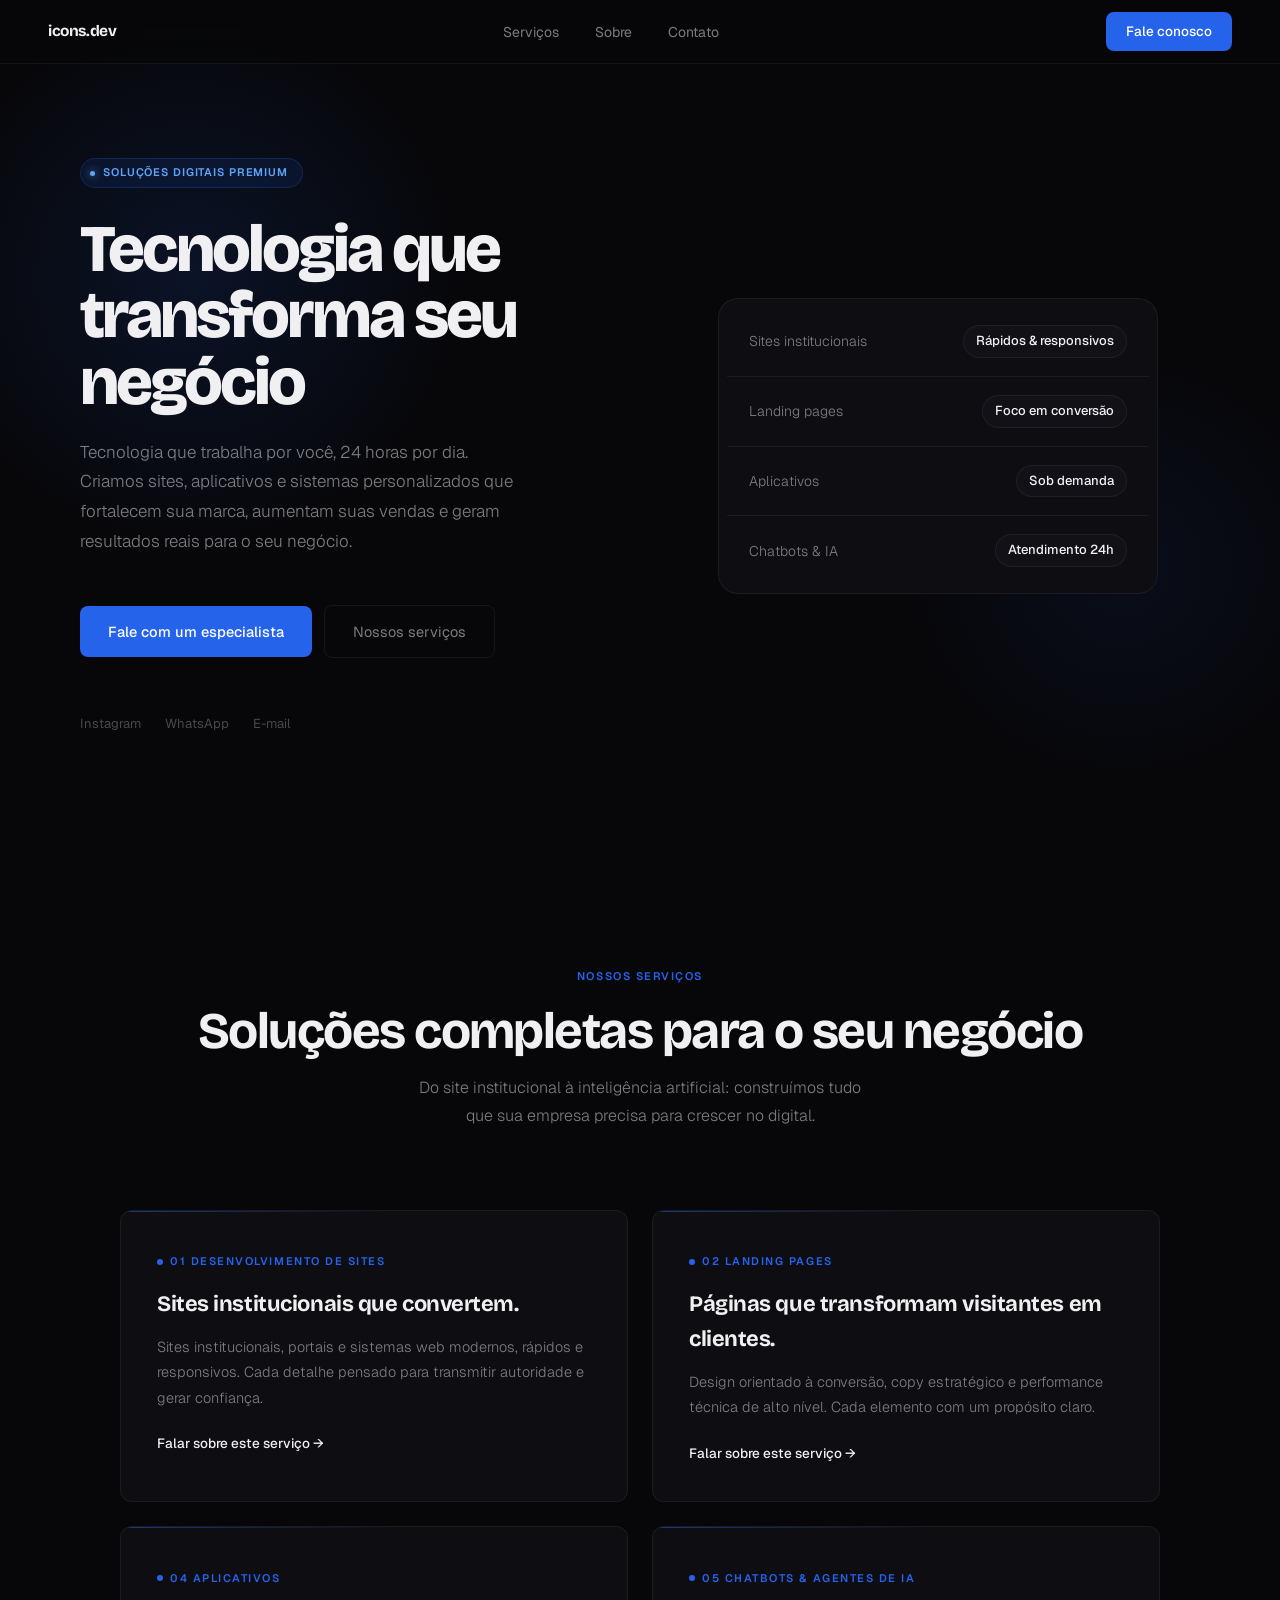
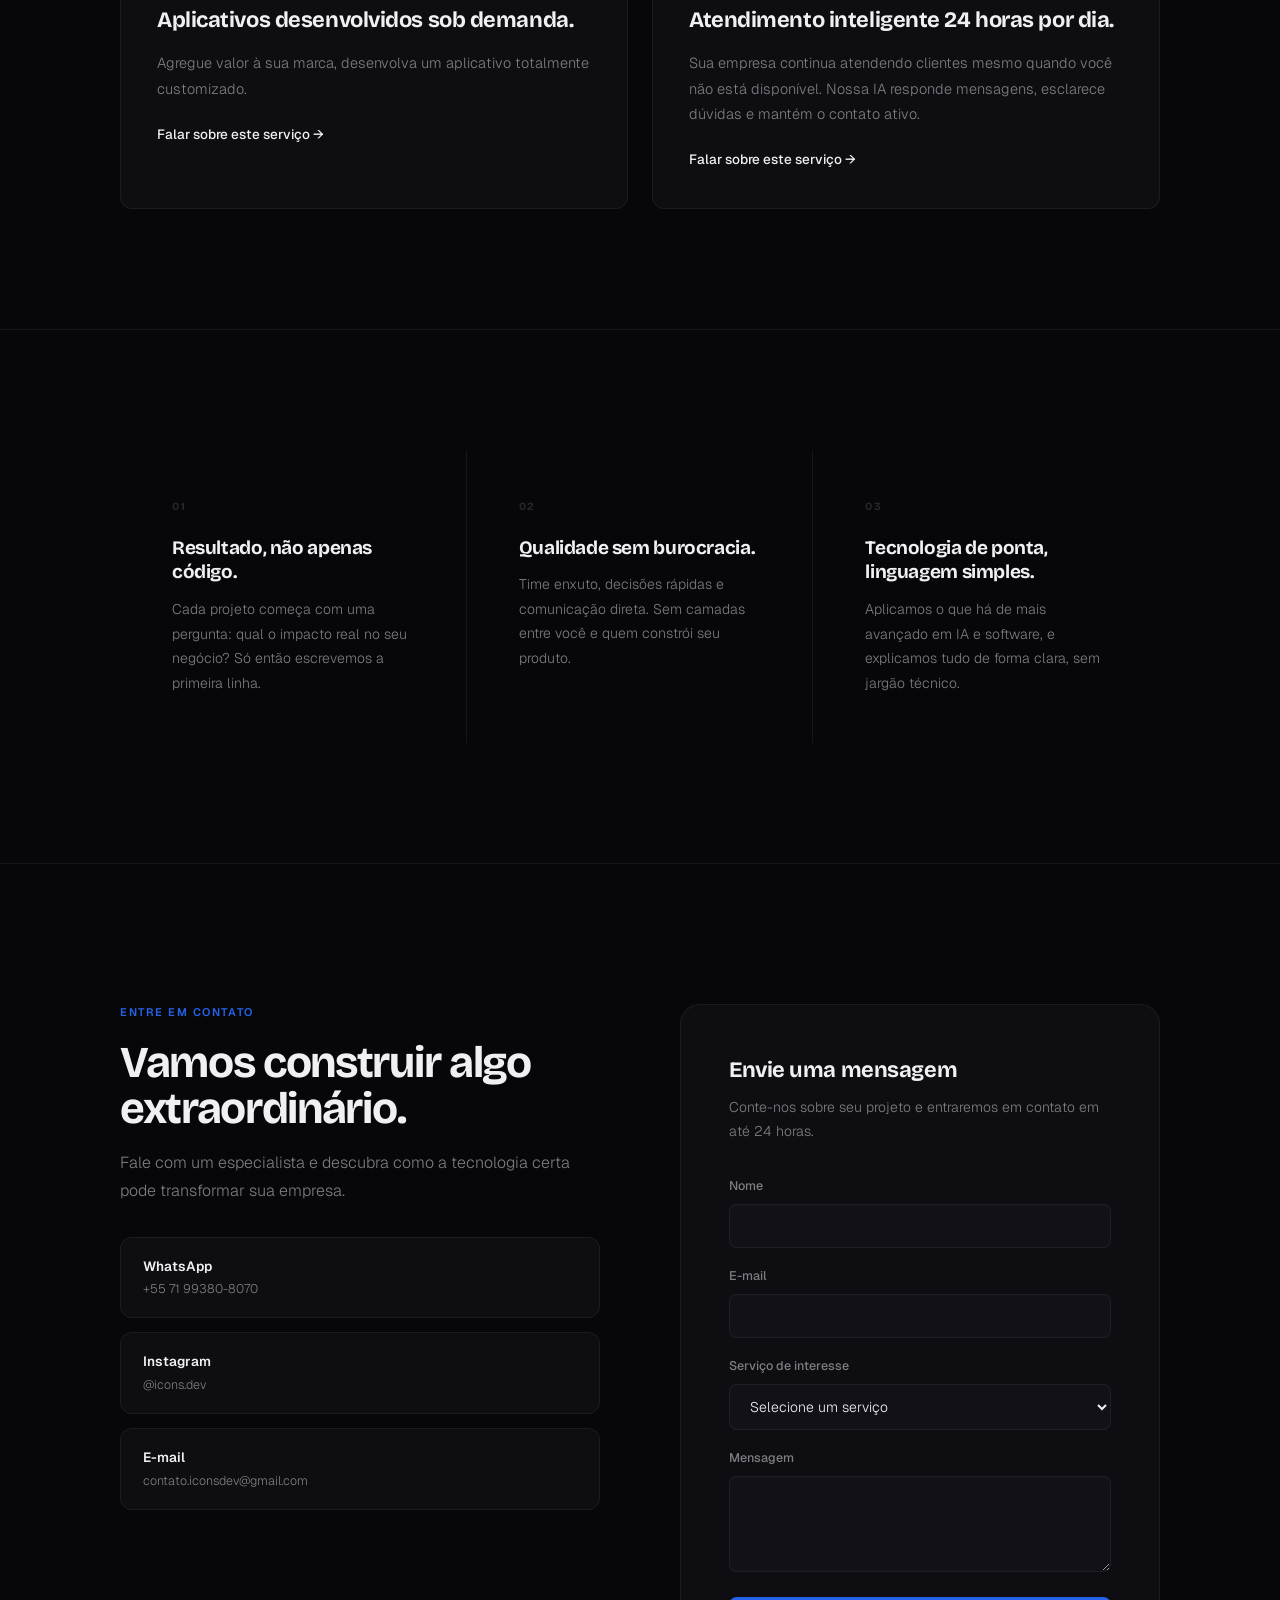
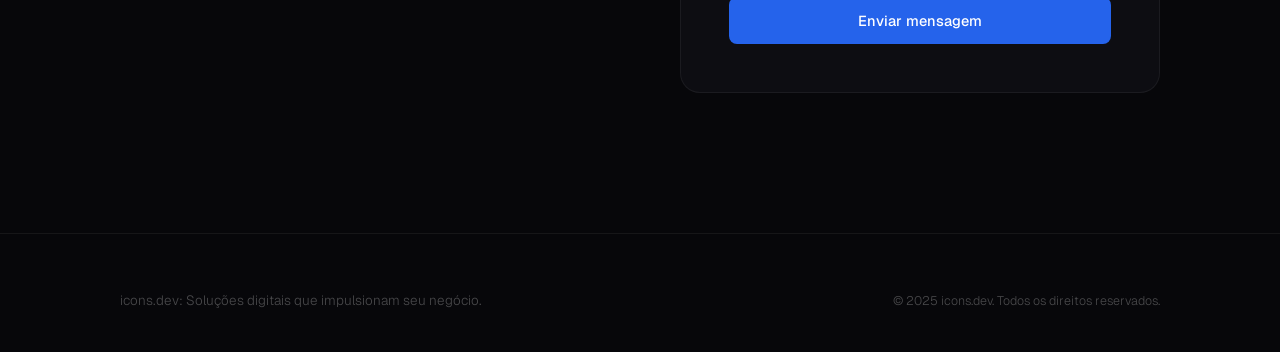
==== site-icons/index.html @ 60353a65 "adiciona arquivos do site" ====
<!DOCTYPE html>
<html lang="pt-BR">
<head>
<meta charset="UTF-8">
<meta name="viewport" content="width=device-width, initial-scale=1.0">
<title>icons.dev: Soluções digitais que impulsionam seu negócio</title>
<link rel="preconnect" href="https://fonts.googleapis.com">
<link href="https://fonts.googleapis.com/css2?family=Bricolage+Grotesque:wght@700;800&family=Geist:wght@300;400;500;600&display=swap" rel="stylesheet">
<style>
/* ══ RESET ══ */
*,*::before,*::after{box-sizing:border-box;margin:0;padding:0}
html{scroll-behavior:auto}
body{background:#07070a;color:#f0f0f2;font-family:'Geist',sans-serif;font-size:16px;line-height:1.6;-webkit-font-smoothing:antialiased;overflow-x:hidden}
::selection{background:rgba(37,99,235,.3);color:#f0f0f2}

/* ══ DESIGN TOKENS (mantidos exatamente como no original) ══ */
:root{
  --bg:#07070a;
  --bg2:#0d0d12;
  --bg3:#111117;
  --bg4:#16161d;
  --bd:rgba(255,255,255,.06);
  --bdh:rgba(255,255,255,.12);
  --bda:rgba(37,99,235,.35);
  --ac:#2563EB;
  --ach:#3b74f5;
  --acl:rgba(37,99,235,.12);
  --tp:#f0f0f2;
  --ts:rgba(240,240,242,.5);
  --tm:rgba(240,240,242,.28);
  --te:rgba(240,240,242,.14);
  --fd:'Bricolage Grotesque',sans-serif;
  --fb:'Geist',sans-serif;
  --nav-h:64px;
  --r-sm:8px;
  --r-md:12px;
  --r-lg:16px;
  --r-xl:20px;
  --shadow-ac:0 8px 32px rgba(37,99,235,.28);
}

.container{max-width:1120px;margin:0 auto;padding:0 40px}

/* ══ NAVBAR ══ */
nav{position:fixed;top:0;left:0;right:0;z-index:200;height:var(--nav-h);display:flex;align-items:center;justify-content:space-between;padding:0 48px;background:rgba(7,7,10,.88);backdrop-filter:blur(24px);border-bottom:1px solid var(--bd)}
.nav-logo{display:flex;align-items:center;gap:10px;text-decoration:none;font-family:var(--fd);font-weight:700;font-size:15.5px;color:var(--tp);letter-spacing:-.025em}
.nav-links{display:flex;align-items:center;gap:36px;list-style:none}
.nav-links a{text-decoration:none;font-size:14px;font-weight:400;color:var(--ts);transition:color .2s}
.nav-links a:hover{color:var(--tp)}
.btn-nav{display:inline-flex;align-items:center;gap:8px;padding:9px 20px;background:var(--ac);color:#fff;font-size:13.5px;font-weight:500;text-decoration:none;border-radius:var(--r-sm);transition:background .2s,transform .15s}
.btn-nav:hover{background:var(--ach);transform:translateY(-1px)}
@media(max-width:860px){.nav-links,.btn-nav{display:none}}

/* ══ HERO ══ */
#hero{min-height:92svh;display:flex;align-items:center;padding-top:var(--nav-h);position:relative;overflow:hidden}
.hero-glow-l{position:absolute;top:-5%;left:-10%;width:640px;height:640px;background:radial-gradient(circle,rgba(37,99,235,.13) 0%,transparent 60%);pointer-events:none}
.hero-glow-r{position:absolute;bottom:0;right:-8%;width:520px;height:520px;background:radial-gradient(circle,rgba(37,99,235,.07) 0%,transparent 60%);pointer-events:none}
.hero-grid{position:relative;z-index:1;display:grid;grid-template-columns:1fr 1fr;align-items:center;gap:72px;width:100%;padding:60px 0}

.hero-badge{display:inline-flex;align-items:center;gap:8px;padding:5px 14px 5px 9px;background:rgba(37,99,235,.1);border:1px solid rgba(37,99,235,.22);border-radius:100px;font-size:11px;font-weight:600;color:#60a5fa;letter-spacing:.08em;text-transform:uppercase;margin-bottom:28px}
.badge-dot{width:5px;height:5px;border-radius:50%;background:#60a5fa;box-shadow:0 0 8px #60a5fa}

.hero-title{font-family:var(--fd);font-size:clamp(44px,5.2vw,76px);font-weight:800;line-height:1.0;letter-spacing:-.045em;color:var(--tp);margin-bottom:22px}

.hero-sub{font-size:17px;font-weight:300;color:var(--ts);line-height:1.75;max-width:440px;margin-bottom:48px}
.hero-actions{display:flex;align-items:center;gap:12px;flex-wrap:wrap;margin-bottom:56px}

.btn-primary{display:inline-flex;align-items:center;gap:10px;padding:14px 28px;background:var(--ac);color:#fff;font-size:14.5px;font-weight:500;text-decoration:none;border-radius:var(--r-sm);transition:background .2s,transform .18s,box-shadow .2s}
.btn-primary:hover{background:var(--ach);transform:translateY(-2px);box-shadow:var(--shadow-ac)}
.btn-secondary{display:inline-flex;align-items:center;gap:10px;padding:14px 28px;background:transparent;color:var(--ts);font-size:14.5px;font-weight:400;text-decoration:none;border-radius:var(--r-sm);border:1px solid var(--bd);transition:border-color .2s,color .2s,background .2s}
.btn-secondary:hover{border-color:var(--bdh);color:var(--tp);background:var(--bg3)}

.hero-social{display:flex;align-items:center;gap:24px;flex-wrap:wrap}
.hero-social a{display:flex;align-items:center;gap:7px;text-decoration:none;font-size:13px;color:var(--tm);transition:color .2s}
.hero-social a:hover{color:var(--ts)}

.hero-right{display:flex;align-items:center;justify-content:center}
.hero-panel{width:100%;max-width:440px;background:var(--bg2);border:1px solid var(--bd);border-radius:var(--r-xl);padding:8px}
.hero-panel-row{display:flex;align-items:center;justify-content:space-between;padding:18px 22px;border-bottom:1px solid var(--bd)}
.hero-panel-row:last-child{border-bottom:none}
.hero-panel-row .label{font-size:14px;color:var(--ts);font-weight:300}
.hero-panel-row .value{font-size:13px;color:var(--tp);font-weight:500;background:var(--bg3);padding:5px 12px;border-radius:100px;border:1px solid var(--bd)}

/* ══ SECTION HELPERS ══ */
.section-header{text-align:center;margin-bottom:80px}
.section-label{font-size:11px;font-weight:600;letter-spacing:.14em;text-transform:uppercase;color:var(--ac);margin-bottom:18px;display:block}
.section-title{font-family:var(--fd);font-size:clamp(32px,4vw,54px);font-weight:700;line-height:1.06;letter-spacing:-.03em;color:var(--tp);margin-bottom:16px}
.section-sub{font-size:16px;font-weight:300;color:var(--ts);line-height:1.75;max-width:460px;margin:0 auto}

/* ══ SERVICES ══ */
#servicos{padding:140px 0 120px}
.servicos-grid{display:grid;grid-template-columns:1fr 1fr;gap:24px}
@media(max-width:760px){.servicos-grid{grid-template-columns:1fr}}
.s-card{border:1px solid var(--bd);border-radius:var(--r-md);padding:36px;background:var(--bg2);position:relative;overflow:hidden}
.s-card::before{content:'';position:absolute;top:0;left:0;right:0;height:1px;background:linear-gradient(to right,var(--ac),transparent 55%);opacity:.5}
.s-tag{font-size:11px;font-weight:600;letter-spacing:.14em;text-transform:uppercase;color:var(--ac);margin-bottom:16px;display:inline-flex;align-items:center;gap:7px}
.s-tag::before{content:'';width:6px;height:6px;border-radius:50%;background:var(--ac)}
.s-title{font-family:var(--fd);font-size:22px;font-weight:700;letter-spacing:-.02em;color:var(--tp);margin-bottom:12px}
.s-desc{font-size:14.5px;font-weight:300;color:var(--ts);line-height:1.75;margin-bottom:20px}
.s-link{display:inline-flex;align-items:center;gap:8px;font-size:13.5px;font-weight:500;color:var(--tp);text-decoration:none}
.s-link:hover{color:var(--ac)}

/* ══ DIFERENCIAIS ══ */
#diferenciais{border-top:1px solid var(--bd);border-bottom:1px solid var(--bd);padding:120px 0}
.dif-grid{display:grid;grid-template-columns:1fr 1fr 1fr}
@media(max-width:860px){.dif-grid{grid-template-columns:1fr}}
.dif-item{padding:48px 52px;border-right:1px solid var(--bd)}
.dif-item:last-child{border-right:none}
@media(max-width:860px){.dif-item{border-right:none;border-bottom:1px solid var(--bd)}.dif-item:last-child{border-bottom:none}}
.dif-idx{font-family:var(--fd);font-size:11px;font-weight:700;letter-spacing:.14em;color:var(--te);display:block;margin-bottom:20px}
.dif-title{font-family:var(--fd);font-size:19px;font-weight:700;letter-spacing:-.02em;color:var(--tp);margin-bottom:12px;line-height:1.3}
.dif-desc{font-size:14px;font-weight:300;color:var(--ts);line-height:1.75}

/* ══ CONTACT ══ */
#contato{padding:140px 0}
.cta-inner{display:grid;grid-template-columns:1fr 1fr;gap:80px;align-items:start}
@media(max-width:900px){.cta-inner{grid-template-columns:1fr;gap:56px}}
.cta-channels{display:flex;flex-direction:column;gap:14px}
.channel-card{display:flex;align-items:center;gap:16px;padding:18px 22px;background:var(--bg2);border:1px solid var(--bd);border-radius:var(--r-md);text-decoration:none;transition:border-color .25s,transform .2s}
.channel-card:hover{border-color:var(--bdh);transform:translateX(4px)}
.channel-name{font-size:13.5px;font-weight:600;color:var(--tp);display:block;margin-bottom:2px}
.channel-detail{font-size:12.5px;font-weight:300;color:var(--ts);display:block}

.cta-right{background:var(--bg2);border:1px solid var(--bd);border-radius:var(--r-xl);padding:48px}
.cta-right h3{font-family:var(--fd);font-size:22px;font-weight:700;letter-spacing:-.02em;color:var(--tp);margin-bottom:8px}
.cta-right>p{font-size:14px;font-weight:300;color:var(--ts);line-height:1.7;margin-bottom:32px}
.form-group{margin-bottom:18px}
.form-group label{display:block;font-size:12.5px;font-weight:500;color:var(--ts);margin-bottom:8px}
.form-group input,.form-group textarea,.form-group select{width:100%;padding:12px 16px;background:var(--bg3);border:1px solid var(--bd);border-radius:var(--r-sm);color:var(--tp);font-family:var(--fb);font-size:14px;font-weight:300;outline:none}
.form-group textarea{resize:vertical;min-height:96px}
.btn-submit{width:100%;padding:14px;background:var(--ac);color:#fff;font-family:var(--fb);font-size:14.5px;font-weight:500;border:none;border-radius:var(--r-sm);cursor:pointer;transition:background .2s,transform .15s}
.btn-submit:hover{background:var(--ach);transform:translateY(-1px)}

/* ══ FOOTER ══ */
footer{border-top:1px solid var(--bd);padding:56px 0 40px}
.footer-bottom{display:flex;align-items:center;justify-content:space-between;flex-wrap:wrap;gap:12px}
.footer-copy{font-size:12.5px;color:var(--tm);font-weight:300}
.footer-desc{font-size:13.5px;font-weight:300;color:var(--tm)}
</style>
</head>
<body>

<nav>
  <a class="nav-logo" href="#">icons.dev</a>
  <ul class="nav-links">
    <li><a href="#servicos">Serviços</a></li>
    <li><a href="#diferenciais">Sobre</a></li>
    <li><a href="#contato">Contato</a></li>
  </ul>
  <a class="btn-nav" href="https://wa.me/5571993808070">Fale conosco</a>
</nav>

<section id="hero">
  <div class="hero-glow-l"></div>
  <div class="hero-glow-r"></div>
  <div class="container hero-grid">
    <div>
      <div class="hero-badge"><span class="badge-dot"></span>Soluções digitais premium</div>
      <h1 class="hero-title">Tecnologia que transforma seu negócio</h1>
      <p class="hero-sub">Tecnologia que trabalha por você, 24 horas por dia. Criamos sites, aplicativos e sistemas personalizados que fortalecem sua marca, aumentam suas vendas e geram resultados reais para o seu negócio.</p>
      <div class="hero-actions">
        <a class="btn-primary" href="#contato">Fale com um especialista</a>
        <a class="btn-secondary" href="#servicos">Nossos serviços</a>
      </div>
      <div class="hero-social">
        <a href="https://www.instagram.com/icons.dev/">Instagram</a>
        <a href="https://wa.me/5571993808070">WhatsApp</a>
        <a href="mailto:contato.iconsdev@gmail.com">E-mail</a>
      </div>
    </div>
    <div class="hero-right">
      <div class="hero-panel">
        <div class="hero-panel-row"><span class="label">Sites institucionais</span><span class="value">Rápidos & responsivos</span></div>
        <div class="hero-panel-row"><span class="label">Landing pages</span><span class="value">Foco em conversão</span></div>
        <div class="hero-panel-row"><span class="label">Aplicativos</span><span class="value">Sob demanda</span></div>
        <div class="hero-panel-row"><span class="label">Chatbots & IA</span><span class="value">Atendimento 24h</span></div>
      </div>
    </div>
  </div>
</section>

<section id="servicos">
  <div class="container">
    <div class="section-header">
      <span class="section-label">Nossos Serviços</span>
      <h2 class="section-title">Soluções completas para o seu negócio</h2>
      <p class="section-sub">Do site institucional à inteligência artificial: construímos tudo que sua empresa precisa para crescer no digital.</p>
    </div>
    <div class="servicos-grid">
      <div class="s-card">
        <div class="s-tag">01 Desenvolvimento de Sites</div>
        <h3 class="s-title">Sites institucionais que convertem.</h3>
        <p class="s-desc">Sites institucionais, portais e sistemas web modernos, rápidos e responsivos. Cada detalhe pensado para transmitir autoridade e gerar confiança.</p>
        <a class="s-link" href="#contato">Falar sobre este serviço →</a>
      </div>
      <div class="s-card">
        <div class="s-tag">02 Landing Pages</div>
        <h3 class="s-title">Páginas que transformam visitantes em clientes.</h3>
        <p class="s-desc">Design orientado à conversão, copy estratégico e performance técnica de alto nível. Cada elemento com um propósito claro.</p>
        <a class="s-link" href="#contato">Falar sobre este serviço →</a>
      </div>
      <div class="s-card">
        <div class="s-tag">04 Aplicativos</div>
        <h3 class="s-title">Aplicativos desenvolvidos sob demanda.</h3>
        <p class="s-desc">Agregue valor à sua marca, desenvolva um aplicativo totalmente customizado.</p>
        <a class="s-link" href="#contato">Falar sobre este serviço →</a>
      </div>
      <div class="s-card">
        <div class="s-tag">05 Chatbots & Agentes de IA</div>
        <h3 class="s-title">Atendimento inteligente 24 horas por dia.</h3>
        <p class="s-desc">Sua empresa continua atendendo clientes mesmo quando você não está disponível. Nossa IA responde mensagens, esclarece dúvidas e mantém o contato ativo.</p>
        <a class="s-link" href="#contato">Falar sobre este serviço →</a>
      </div>
    </div>
  </div>
</section>

<section id="diferenciais">
  <div class="container">
    <div class="dif-grid">
      <div class="dif-item">
        <span class="dif-idx">01</span>
        <h3 class="dif-title">Resultado, não apenas código.</h3>
        <p class="dif-desc">Cada projeto começa com uma pergunta: qual o impacto real no seu negócio? Só então escrevemos a primeira linha.</p>
      </div>
      <div class="dif-item">
        <span class="dif-idx">02</span>
        <h3 class="dif-title">Qualidade sem burocracia.</h3>
        <p class="dif-desc">Time enxuto, decisões rápidas e comunicação direta. Sem camadas entre você e quem constrói seu produto.</p>
      </div>
      <div class="dif-item">
        <span class="dif-idx">03</span>
        <h3 class="dif-title">Tecnologia de ponta, linguagem simples.</h3>
        <p class="dif-desc">Aplicamos o que há de mais avançado em IA e software, e explicamos tudo de forma clara, sem jargão técnico.</p>
      </div>
    </div>
  </div>
</section>

<section id="contato">
  <div class="container cta-inner">
    <div>
      <span class="section-label">Entre em contato</span>
      <h2 class="section-title" style="text-align:left;font-size:clamp(28px,3.6vw,44px)">Vamos construir algo extraordinário.</h2>
      <p class="section-sub" style="text-align:left;margin:16px 0 0">Fale com um especialista e descubra como a tecnologia certa pode transformar sua empresa.</p>
      <div class="cta-channels" style="margin-top:32px">
        <a class="channel-card" href="https://wa.me/5571993808070">
          <div><span class="channel-name">WhatsApp</span><span class="channel-detail">+55 71 99380-8070</span></div>
        </a>
        <a class="channel-card" href="https://www.instagram.com/icons.dev/">
          <div><span class="channel-name">Instagram</span><span class="channel-detail">@icons.dev</span></div>
        </a>
        <a class="channel-card" href="mailto:contato.iconsdev@gmail.com">
          <div><span class="channel-name">E-mail</span><span class="channel-detail">contato.iconsdev@gmail.com</span></div>
        </a>
      </div>
    </div>
    <div class="cta-right">
      <h3>Envie uma mensagem</h3>
      <p>Conte-nos sobre seu projeto e entraremos em contato em até 24 horas.</p>
      <div class="form-group"><label for="nome">Nome</label><input id="nome" type="text"></div>
      <div class="form-group"><label for="email">E-mail</label><input id="email" type="email"></div>
      <div class="form-group">
        <label for="servico">Serviço de interesse</label>
        <select id="servico">
          <option>Selecione um serviço</option>
          <option>Aplicativos</option>
          <option>Desenvolvimento de Sites</option>
          <option>Landing Pages</option>
          <option>Chatbots & Agentes de IA</option>
          <option>Solução Personalizada</option>
        </select>
      </div>
      <div class="form-group"><label for="msg">Mensagem</label><textarea id="msg"></textarea></div>
      <button class="btn-submit" type="submit">Enviar mensagem</button>
    </div>
  </div>
</section>

<footer>
  <div class="container footer-bottom">
    <span class="footer-desc">icons.dev: Soluções digitais que impulsionam seu negócio.</span>
    <span class="footer-copy">© 2025 icons.dev. Todos os direitos reservados.</span>
  </div>
</footer>

</body>
</html>
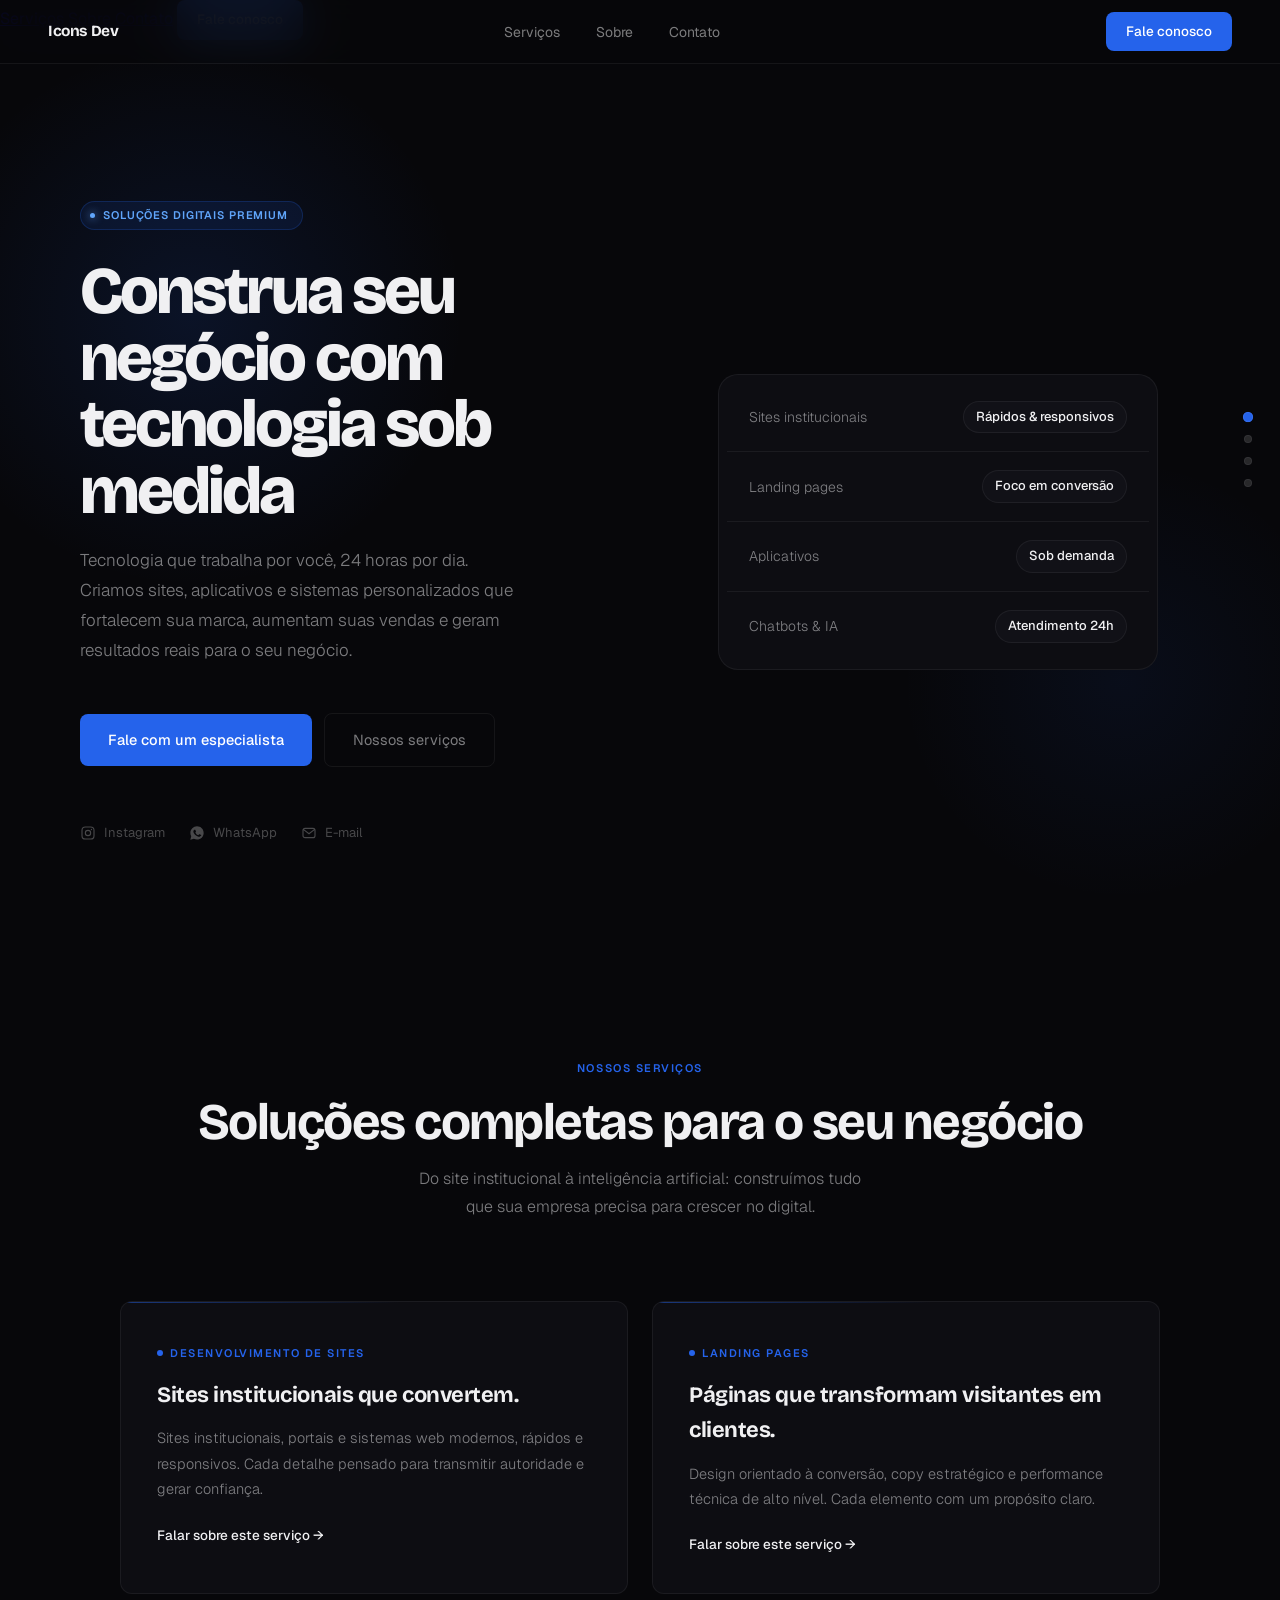
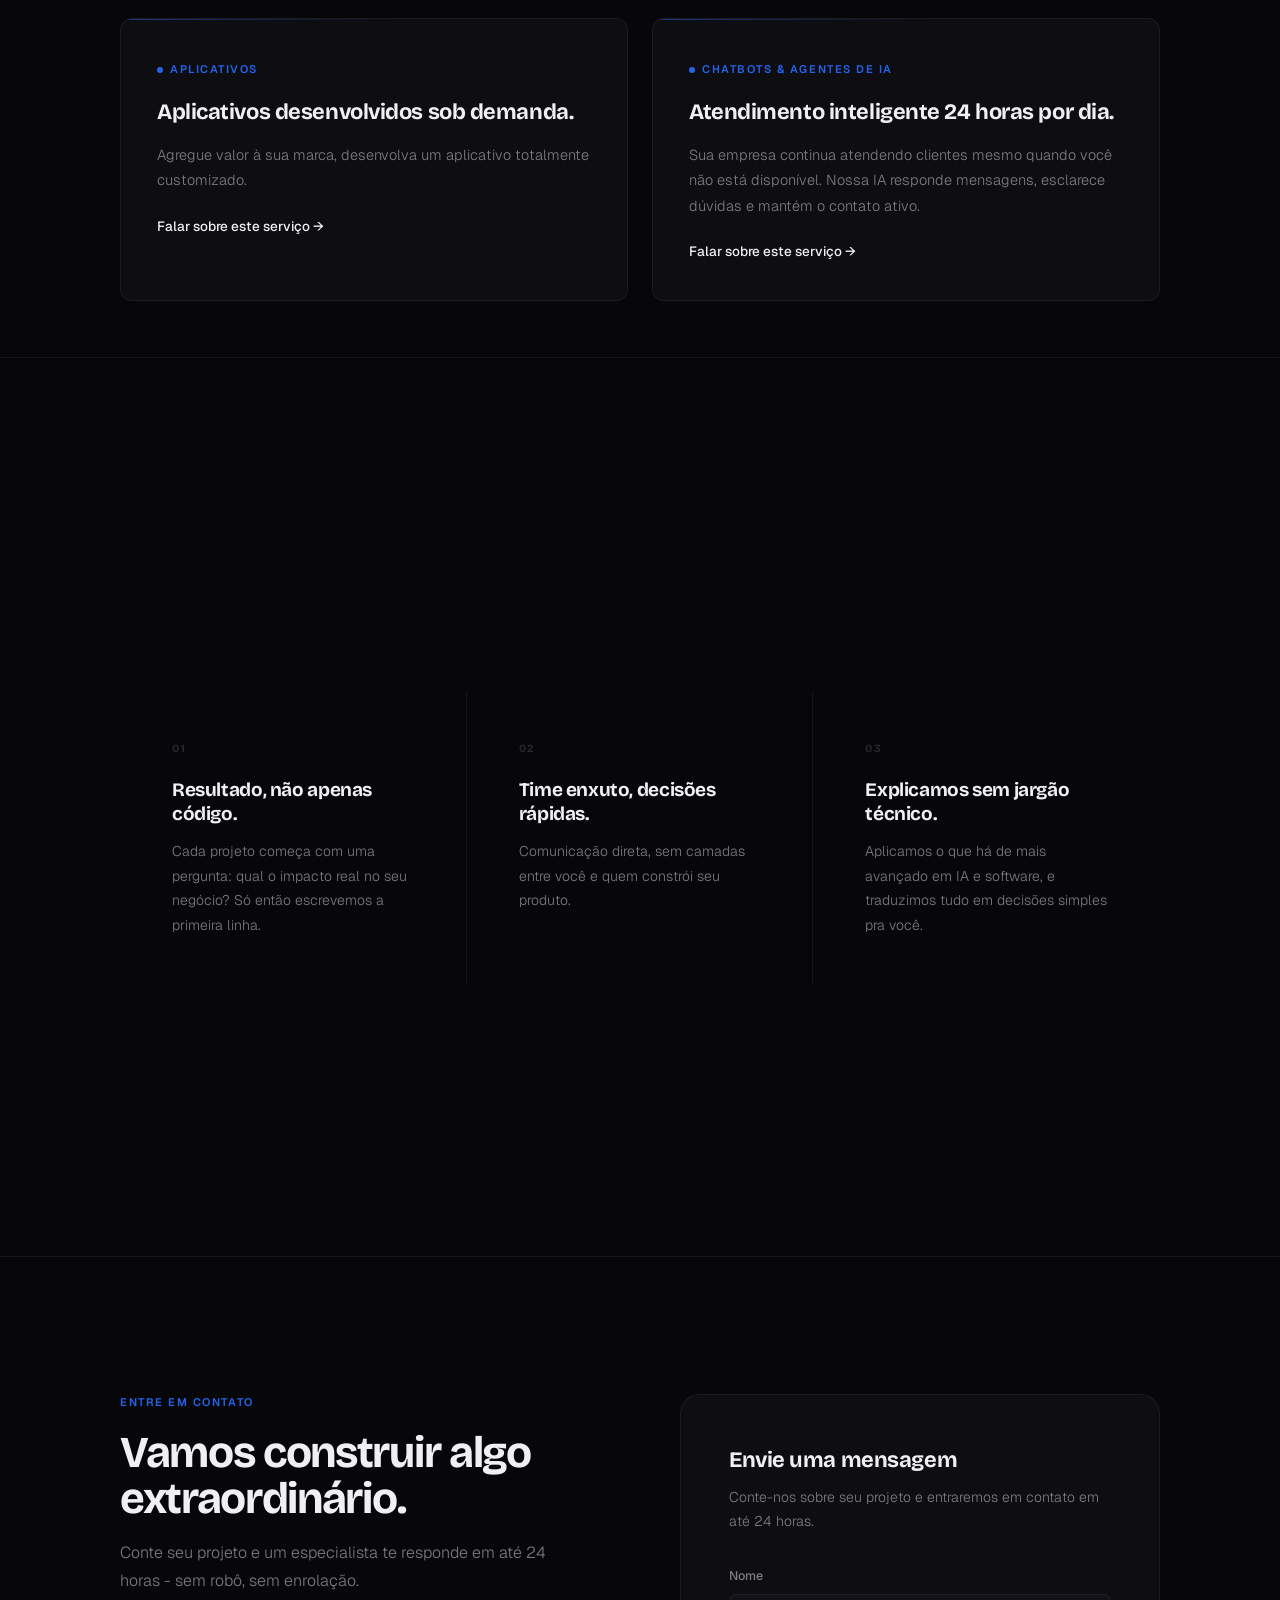
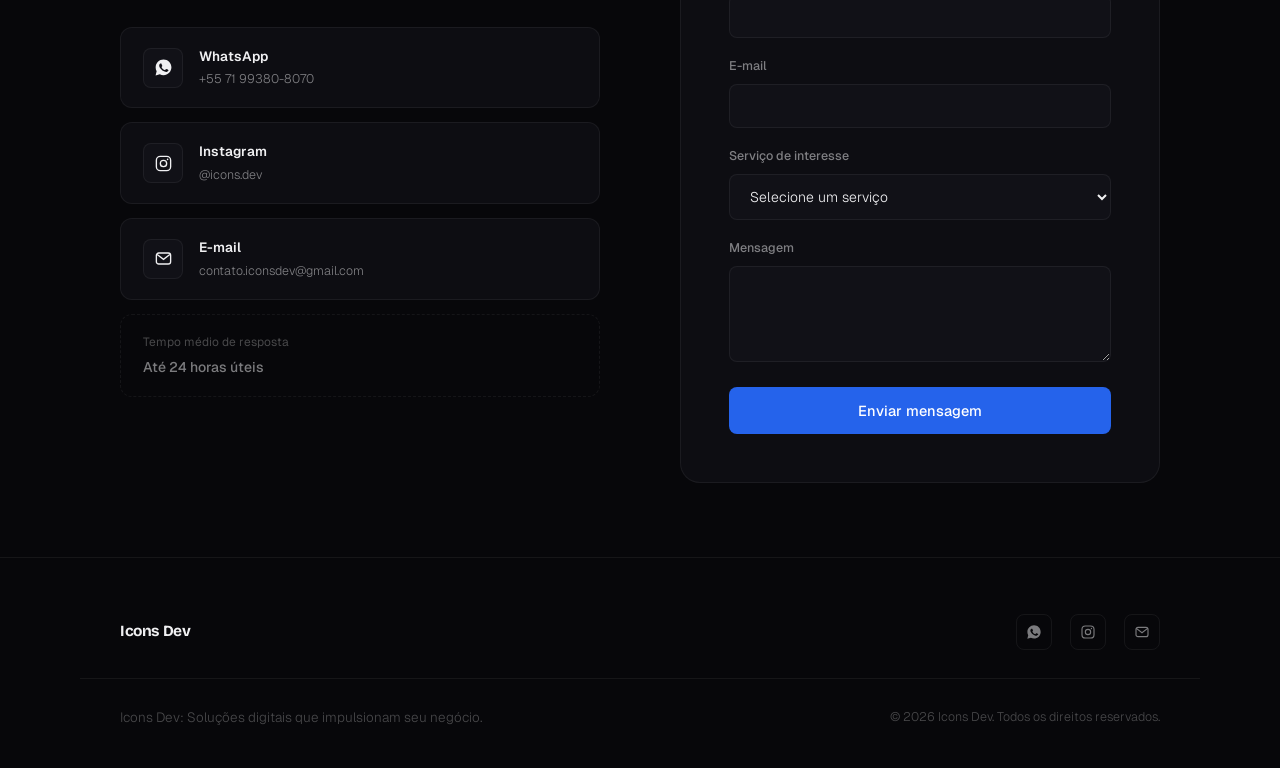
==== commit 0e496eb4: "Site Icons Atualizado" ====
--- a/site-icons/index.html
+++ b/site-icons/index.html
@@ -3,13 +3,16 @@
 <head>
 <meta charset="UTF-8">
 <meta name="viewport" content="width=device-width, initial-scale=1.0">
-<title>icons.dev: Soluções digitais que impulsionam seu negócio</title>
+  <title>Icons Dev - Soluções digitais que impulsionam seu negócio</title>
+  <link rel="icon" type="image/x-icon" href="src/images/favicon.ico">
+<link rel="icon" type="image/png" sizes="32x32" href="src/images/favicon-32.png">
+<link rel="apple-touch-icon" sizes="180x180" href="src/images/favicon-180.png">
 <link rel="preconnect" href="https://fonts.googleapis.com">
 <link href="https://fonts.googleapis.com/css2?family=Bricolage+Grotesque:wght@700;800&family=Geist:wght@300;400;500;600&display=swap" rel="stylesheet">
 <style>
 /* ══ RESET ══ */
 *,*::before,*::after{box-sizing:border-box;margin:0;padding:0}
-html{scroll-behavior:auto}
+html{scroll-behavior:smooth}
 body{background:#07070a;color:#f0f0f2;font-family:'Geist',sans-serif;font-size:16px;line-height:1.6;-webkit-font-smoothing:antialiased;overflow-x:hidden}
 ::selection{background:rgba(37,99,235,.3);color:#f0f0f2}
 
@@ -41,6 +44,27 @@
 
 .container{max-width:1120px;margin:0 auto;padding:0 40px}
 
+/* ══ SCROLL SNAP ══ */
+/* proximity em vez de mandatory: encaixa quando já está perto do início
+   da próxima seção, sem travar o scroll se o conteúdo for mais alto que a tela */
+html{
+  scroll-snap-type:y proximity;
+  scroll-padding-top:var(--nav-h);
+}
+#hero,#servicos,#diferenciais,#contato{
+  scroll-snap-align:start;
+}
+footer{scroll-snap-align:start}
+
+@media(max-width:860px){
+  /* no mobile o conteúdo empilha e cresce em altura — snap desligado pra não travar o scroll */
+  html{scroll-snap-type:none}
+}
+
+@media(prefers-reduced-motion:reduce){
+  html{scroll-behavior:auto;scroll-snap-type:none}
+}
+
 /* ══ NAVBAR ══ */
 nav{position:fixed;top:0;left:0;right:0;z-index:200;height:var(--nav-h);display:flex;align-items:center;justify-content:space-between;padding:0 48px;background:rgba(7,7,10,.88);backdrop-filter:blur(24px);border-bottom:1px solid var(--bd)}
 .nav-logo{display:flex;align-items:center;gap:10px;text-decoration:none;font-family:var(--fd);font-weight:700;font-size:15.5px;color:var(--tp);letter-spacing:-.025em}
@@ -49,10 +73,20 @@
 .nav-links a:hover{color:var(--tp)}
 .btn-nav{display:inline-flex;align-items:center;gap:8px;padding:9px 20px;background:var(--ac);color:#fff;font-size:13.5px;font-weight:500;text-decoration:none;border-radius:var(--r-sm);transition:background .2s,transform .15s}
 .btn-nav:hover{background:var(--ach);transform:translateY(-1px)}
-@media(max-width:860px){.nav-links,.btn-nav{display:none}}
+.nav-toggle{display:none;flex-direction:column;gap:5px;background:none;border:none;cursor:pointer;padding:8px}
+.nav-toggle span{width:22px;height:2px;background:var(--tp);transition:transform .25s,opacity .25s}
+@media(max-width:860px){
+  .nav-links,.btn-nav{display:none}
+  .nav-toggle{display:flex}
+  .nav-mobile{position:fixed;top:var(--nav-h);left:0;right:0;z-index:199;background:var(--bg2);border-bottom:1px solid var(--bd);flex-direction:column;padding:12px 24px 20px;display:none}
+  .nav-mobile.open{display:flex}
+  .nav-mobile a{text-decoration:none;color:var(--ts);font-size:15px;padding:14px 0;border-bottom:1px solid var(--bd)}
+  .nav-mobile a:last-child{border-bottom:none}
+  .nav-mobile .btn-nav{display:inline-flex;margin-top:12px;align-self:flex-start}
+}
 
 /* ══ HERO ══ */
-#hero{min-height:92svh;display:flex;align-items:center;padding-top:var(--nav-h);position:relative;overflow:hidden}
+#hero{min-height:100svh;display:flex;align-items:center;padding-top:var(--nav-h);position:relative;overflow:hidden}
 .hero-glow-l{position:absolute;top:-5%;left:-10%;width:640px;height:640px;background:radial-gradient(circle,rgba(37,99,235,.13) 0%,transparent 60%);pointer-events:none}
 .hero-glow-r{position:absolute;bottom:0;right:-8%;width:520px;height:520px;background:radial-gradient(circle,rgba(37,99,235,.07) 0%,transparent 60%);pointer-events:none}
 .hero-grid{position:relative;z-index:1;display:grid;grid-template-columns:1fr 1fr;align-items:center;gap:72px;width:100%;padding:60px 0}
@@ -71,12 +105,14 @@
 .btn-secondary:hover{border-color:var(--bdh);color:var(--tp);background:var(--bg3)}
 
 .hero-social{display:flex;align-items:center;gap:24px;flex-wrap:wrap}
-.hero-social a{display:flex;align-items:center;gap:7px;text-decoration:none;font-size:13px;color:var(--tm);transition:color .2s}
+.hero-social a{display:flex;align-items:center;gap:8px;text-decoration:none;font-size:13px;color:var(--tm);transition:color .2s}
 .hero-social a:hover{color:var(--ts)}
+.hero-social svg{width:16px;height:16px;flex-shrink:0}
 
 .hero-right{display:flex;align-items:center;justify-content:center}
 .hero-panel{width:100%;max-width:440px;background:var(--bg2);border:1px solid var(--bd);border-radius:var(--r-xl);padding:8px}
-.hero-panel-row{display:flex;align-items:center;justify-content:space-between;padding:18px 22px;border-bottom:1px solid var(--bd)}
+.hero-panel-row{display:flex;align-items:center;justify-content:space-between;padding:18px 22px;border-bottom:1px solid var(--bd);text-decoration:none;cursor:pointer;transition:background .2s}
+.hero-panel-row:hover{background:var(--bg3)}
 .hero-panel-row:last-child{border-bottom:none}
 .hero-panel-row .label{font-size:14px;color:var(--ts);font-weight:300}
 .hero-panel-row .value{font-size:13px;color:var(--tp);font-weight:500;background:var(--bg3);padding:5px 12px;border-radius:100px;border:1px solid var(--bd)}
@@ -88,10 +124,10 @@
 .section-sub{font-size:16px;font-weight:300;color:var(--ts);line-height:1.75;max-width:460px;margin:0 auto}
 
 /* ══ SERVICES ══ */
-#servicos{padding:140px 0 120px}
+#servicos{min-height:100svh;display:flex;flex-direction:column;justify-content:center;padding:calc(var(--nav-h) + 56px) 0 56px}
 .servicos-grid{display:grid;grid-template-columns:1fr 1fr;gap:24px}
 @media(max-width:760px){.servicos-grid{grid-template-columns:1fr}}
-.s-card{border:1px solid var(--bd);border-radius:var(--r-md);padding:36px;background:var(--bg2);position:relative;overflow:hidden}
+.s-card{border:1px solid var(--bd);border-radius:var(--r-md);padding:36px;background:var(--bg2);position:relative;overflow:hidden;scroll-margin-top:calc(var(--nav-h) + 24px)}
 .s-card::before{content:'';position:absolute;top:0;left:0;right:0;height:1px;background:linear-gradient(to right,var(--ac),transparent 55%);opacity:.5}
 .s-tag{font-size:11px;font-weight:600;letter-spacing:.14em;text-transform:uppercase;color:var(--ac);margin-bottom:16px;display:inline-flex;align-items:center;gap:7px}
 .s-tag::before{content:'';width:6px;height:6px;border-radius:50%;background:var(--ac)}
@@ -101,7 +137,7 @@
 .s-link:hover{color:var(--ac)}
 
 /* ══ DIFERENCIAIS ══ */
-#diferenciais{border-top:1px solid var(--bd);border-bottom:1px solid var(--bd);padding:120px 0}
+#diferenciais{min-height:100svh;display:flex;flex-direction:column;justify-content:center;border-top:1px solid var(--bd);border-bottom:1px solid var(--bd);padding:calc(var(--nav-h) + 40px) 0 40px}
 .dif-grid{display:grid;grid-template-columns:1fr 1fr 1fr}
 @media(max-width:860px){.dif-grid{grid-template-columns:1fr}}
 .dif-item{padding:48px 52px;border-right:1px solid var(--bd)}
@@ -112,14 +148,19 @@
 .dif-desc{font-size:14px;font-weight:300;color:var(--ts);line-height:1.75}
 
 /* ══ CONTACT ══ */
-#contato{padding:140px 0}
+#contato{min-height:100svh;display:flex;flex-direction:column;justify-content:center;padding:calc(var(--nav-h) + 56px) 0 56px}
 .cta-inner{display:grid;grid-template-columns:1fr 1fr;gap:80px;align-items:start}
 @media(max-width:900px){.cta-inner{grid-template-columns:1fr;gap:56px}}
 .cta-channels{display:flex;flex-direction:column;gap:14px}
 .channel-card{display:flex;align-items:center;gap:16px;padding:18px 22px;background:var(--bg2);border:1px solid var(--bd);border-radius:var(--r-md);text-decoration:none;transition:border-color .25s,transform .2s}
 .channel-card:hover{border-color:var(--bdh);transform:translateX(4px)}
+.channel-icon{display:flex;align-items:center;justify-content:center;width:40px;height:40px;flex-shrink:0;border-radius:var(--r-sm);background:var(--bg3);border:1px solid var(--bd);color:var(--tp)}
+.channel-icon svg{width:19px;height:19px}
 .channel-name{font-size:13.5px;font-weight:600;color:var(--tp);display:block;margin-bottom:2px}
 .channel-detail{font-size:12.5px;font-weight:300;color:var(--ts);display:block}
+.cta-note{margin-top:14px;padding:18px 22px;border:1px dashed var(--bd);border-radius:var(--r-md)}
+.cta-note-title{display:block;font-size:12px;font-weight:400;color:var(--tm);margin-bottom:4px}
+.cta-note-value{display:block;font-size:14px;font-weight:500;color:var(--ts)}
 
 .cta-right{background:var(--bg2);border:1px solid var(--bd);border-radius:var(--r-xl);padding:48px}
 .cta-right h3{font-family:var(--fd);font-size:22px;font-weight:700;letter-spacing:-.02em;color:var(--tp);margin-bottom:8px}
@@ -132,23 +173,51 @@
 .btn-submit:hover{background:var(--ach);transform:translateY(-1px)}
 
 /* ══ FOOTER ══ */
-footer{border-top:1px solid var(--bd);padding:56px 0 40px}
+footer{border-top:1px solid var(--bd);padding:56px 0 40px;min-height:auto}
+.footer-top{display:flex;align-items:center;justify-content:space-between;flex-wrap:wrap;gap:16px;margin-bottom:28px;padding-bottom:28px;border-bottom:1px solid var(--bd)}
+.footer-social{display:flex;align-items:center;gap:18px}
+.footer-social a{display:flex;align-items:center;justify-content:center;width:36px;height:36px;border-radius:var(--r-sm);border:1px solid var(--bd);color:var(--ts);transition:color .2s,border-color .2s}
+.footer-social a:hover{color:var(--tp);border-color:var(--bdh)}
+.footer-social svg{width:16px;height:16px}
 .footer-bottom{display:flex;align-items:center;justify-content:space-between;flex-wrap:wrap;gap:12px}
 .footer-copy{font-size:12.5px;color:var(--tm);font-weight:300}
 .footer-desc{font-size:13.5px;font-weight:300;color:var(--tm)}
+
+/* ══ PROGRESSO LATERAL ══ */
+.section-dots{position:fixed;right:28px;top:50%;transform:translateY(-50%);z-index:150;display:flex;flex-direction:column;gap:14px}
+.section-dots a{width:8px;height:8px;border-radius:50%;background:var(--te);border:1px solid var(--bd);transition:background .25s,transform .25s}
+.section-dots a:hover{background:var(--bdh)}
+.section-dots a.active{background:var(--ac);transform:scale(1.3)}
+@media(max-width:860px){.section-dots{display:none}}
 </style>
 </head>
 <body>
 
 <nav>
-  <a class="nav-logo" href="#">icons.dev</a>
+  <a class="nav-logo" href="#">Icons Dev</a>
   <ul class="nav-links">
     <li><a href="#servicos">Serviços</a></li>
     <li><a href="#diferenciais">Sobre</a></li>
     <li><a href="#contato">Contato</a></li>
   </ul>
-  <a class="btn-nav" href="https://wa.me/5571993808070">Fale conosco</a>
+  <a class="btn-nav" href="#contato">Fale conosco</a>
+  <button class="nav-toggle" id="navToggle" aria-label="Abrir menu" aria-expanded="false">
+    <span></span><span></span><span></span>
+  </button>
 </nav>
+<div class="nav-mobile" id="navMobile">
+  <a href="#servicos">Serviços</a>
+  <a href="#diferenciais">Sobre</a>
+  <a href="#contato">Contato</a>
+  <a class="btn-nav" href="#contato">Fale conosco</a>
+</div>
+
+<div class="section-dots" aria-label="Navegação entre seções">
+  <a href="#hero" aria-label="Início" class="active"></a>
+  <a href="#servicos" aria-label="Serviços"></a>
+  <a href="#diferenciais" aria-label="Sobre"></a>
+  <a href="#contato" aria-label="Contato"></a>
+</div>
 
 <section id="hero">
   <div class="hero-glow-l"></div>
@@ -156,24 +225,33 @@
   <div class="container hero-grid">
     <div>
       <div class="hero-badge"><span class="badge-dot"></span>Soluções digitais premium</div>
-      <h1 class="hero-title">Tecnologia que transforma seu negócio</h1>
+      <h1 class="hero-title">Construa seu negócio com tecnologia sob medida</h1>
       <p class="hero-sub">Tecnologia que trabalha por você, 24 horas por dia. Criamos sites, aplicativos e sistemas personalizados que fortalecem sua marca, aumentam suas vendas e geram resultados reais para o seu negócio.</p>
       <div class="hero-actions">
         <a class="btn-primary" href="#contato">Fale com um especialista</a>
         <a class="btn-secondary" href="#servicos">Nossos serviços</a>
       </div>
       <div class="hero-social">
-        <a href="https://www.instagram.com/icons.dev/">Instagram</a>
-        <a href="https://wa.me/5571993808070">WhatsApp</a>
-        <a href="mailto:contato.iconsdev@gmail.com">E-mail</a>
+        <a href="https://www.instagram.com/icons.dev/" aria-label="Instagram">
+          <svg viewBox="0 0 24 24" fill="none" stroke="currentColor" stroke-width="1.7"><rect x="3" y="3" width="18" height="18" rx="5"/><circle cx="12" cy="12" r="4"/><circle cx="17.2" cy="6.8" r="1" fill="currentColor" stroke="none"/></svg>
+          Instagram
+        </a>
+        <a href="https://wa.me/5571993808070" aria-label="WhatsApp">
+          <svg viewBox="0 0 24 24" fill="currentColor"><path d="M12.04 2c-5.5 0-9.96 4.46-9.96 9.96 0 1.76.46 3.4 1.26 4.83L2 22l5.34-1.4a9.9 9.9 0 0 0 4.7 1.2h.01c5.5 0 9.96-4.46 9.96-9.96S17.54 2 12.04 2Zm5.83 14.2c-.24.68-1.4 1.3-1.93 1.36-.5.06-1.1.09-1.78-.11-.4-.12-.93-.3-1.6-.58-2.83-1.22-4.68-4.05-4.82-4.24-.14-.19-1.16-1.54-1.16-2.94 0-1.4.73-2.08 1-2.37.26-.28.57-.35.76-.35.19 0 .38 0 .55.01.18.01.42-.07.65.5.24.58.81 2 .88 2.14.07.14.12.31.02.5-.1.19-.15.31-.3.48-.15.17-.31.38-.44.51-.15.15-.3.31-.13.6.17.29.76 1.26 1.64 2.04 1.12 1 2.07 1.31 2.36 1.46.29.14.46.12.63-.07.17-.19.72-.84.92-1.13.19-.29.38-.24.63-.14.26.1 1.65.78 1.93.92.29.14.48.21.55.33.07.12.07.68-.17 1.36Z"/></svg>
+          WhatsApp
+        </a>
+        <a href="mailto:contato.iconsdev@gmail.com" aria-label="E-mail">
+          <svg viewBox="0 0 24 24" fill="none" stroke="currentColor" stroke-width="1.7"><rect x="3" y="5" width="18" height="14" rx="3"/><path d="m4 7 8 6 8-6"/></svg>
+          E-mail
+        </a>
       </div>
     </div>
     <div class="hero-right">
       <div class="hero-panel">
-        <div class="hero-panel-row"><span class="label">Sites institucionais</span><span class="value">Rápidos & responsivos</span></div>
-        <div class="hero-panel-row"><span class="label">Landing pages</span><span class="value">Foco em conversão</span></div>
-        <div class="hero-panel-row"><span class="label">Aplicativos</span><span class="value">Sob demanda</span></div>
-        <div class="hero-panel-row"><span class="label">Chatbots & IA</span><span class="value">Atendimento 24h</span></div>
+        <a class="hero-panel-row" href="#servico-sites"><span class="label">Sites institucionais</span><span class="value">Rápidos & responsivos</span></a>
+        <a class="hero-panel-row" href="#servico-landing"><span class="label">Landing pages</span><span class="value">Foco em conversão</span></a>
+        <a class="hero-panel-row" href="#servico-apps"><span class="label">Aplicativos</span><span class="value">Sob demanda</span></a>
+        <a class="hero-panel-row" href="#servico-chatbots"><span class="label">Chatbots & IA</span><span class="value">Atendimento 24h</span></a>
       </div>
     </div>
   </div>
@@ -187,26 +265,26 @@
       <p class="section-sub">Do site institucional à inteligência artificial: construímos tudo que sua empresa precisa para crescer no digital.</p>
     </div>
     <div class="servicos-grid">
-      <div class="s-card">
-        <div class="s-tag">01 Desenvolvimento de Sites</div>
+      <div class="s-card" id="servico-sites">
+        <div class="s-tag">Desenvolvimento de Sites</div>
         <h3 class="s-title">Sites institucionais que convertem.</h3>
         <p class="s-desc">Sites institucionais, portais e sistemas web modernos, rápidos e responsivos. Cada detalhe pensado para transmitir autoridade e gerar confiança.</p>
         <a class="s-link" href="#contato">Falar sobre este serviço →</a>
       </div>
-      <div class="s-card">
-        <div class="s-tag">02 Landing Pages</div>
+      <div class="s-card" id="servico-landing">
+        <div class="s-tag">Landing Pages</div>
         <h3 class="s-title">Páginas que transformam visitantes em clientes.</h3>
         <p class="s-desc">Design orientado à conversão, copy estratégico e performance técnica de alto nível. Cada elemento com um propósito claro.</p>
         <a class="s-link" href="#contato">Falar sobre este serviço →</a>
       </div>
-      <div class="s-card">
-        <div class="s-tag">04 Aplicativos</div>
+      <div class="s-card" id="servico-apps">
+        <div class="s-tag">Aplicativos</div>
         <h3 class="s-title">Aplicativos desenvolvidos sob demanda.</h3>
         <p class="s-desc">Agregue valor à sua marca, desenvolva um aplicativo totalmente customizado.</p>
         <a class="s-link" href="#contato">Falar sobre este serviço →</a>
       </div>
-      <div class="s-card">
-        <div class="s-tag">05 Chatbots & Agentes de IA</div>
+      <div class="s-card" id="servico-chatbots">
+        <div class="s-tag">Chatbots & Agentes de IA</div>
         <h3 class="s-title">Atendimento inteligente 24 horas por dia.</h3>
         <p class="s-desc">Sua empresa continua atendendo clientes mesmo quando você não está disponível. Nossa IA responde mensagens, esclarece dúvidas e mantém o contato ativo.</p>
         <a class="s-link" href="#contato">Falar sobre este serviço →</a>
@@ -225,13 +303,13 @@
       </div>
       <div class="dif-item">
         <span class="dif-idx">02</span>
-        <h3 class="dif-title">Qualidade sem burocracia.</h3>
-        <p class="dif-desc">Time enxuto, decisões rápidas e comunicação direta. Sem camadas entre você e quem constrói seu produto.</p>
+        <h3 class="dif-title">Time enxuto, decisões rápidas.</h3>
+        <p class="dif-desc">Comunicação direta, sem camadas entre você e quem constrói seu produto.</p>
       </div>
       <div class="dif-item">
         <span class="dif-idx">03</span>
-        <h3 class="dif-title">Tecnologia de ponta, linguagem simples.</h3>
-        <p class="dif-desc">Aplicamos o que há de mais avançado em IA e software, e explicamos tudo de forma clara, sem jargão técnico.</p>
+        <h3 class="dif-title">Explicamos sem jargão técnico.</h3>
+        <p class="dif-desc">Aplicamos o que há de mais avançado em IA e software, e traduzimos tudo em decisões simples pra você.</p>
       </div>
     </div>
   </div>
@@ -242,47 +320,116 @@
     <div>
       <span class="section-label">Entre em contato</span>
       <h2 class="section-title" style="text-align:left;font-size:clamp(28px,3.6vw,44px)">Vamos construir algo extraordinário.</h2>
-      <p class="section-sub" style="text-align:left;margin:16px 0 0">Fale com um especialista e descubra como a tecnologia certa pode transformar sua empresa.</p>
+      <p class="section-sub" style="text-align:left;margin:16px 0 0">Conte seu projeto e um especialista te responde em até 24 horas - sem robô, sem enrolação.</p>
       <div class="cta-channels" style="margin-top:32px">
         <a class="channel-card" href="https://wa.me/5571993808070">
+          <span class="channel-icon">
+            <svg viewBox="0 0 24 24" fill="currentColor"><path d="M12.04 2c-5.5 0-9.96 4.46-9.96 9.96 0 1.76.46 3.4 1.26 4.83L2 22l5.34-1.4a9.9 9.9 0 0 0 4.7 1.2h.01c5.5 0 9.96-4.46 9.96-9.96S17.54 2 12.04 2Zm5.83 14.2c-.24.68-1.4 1.3-1.93 1.36-.5.06-1.1.09-1.78-.11-.4-.12-.93-.3-1.6-.58-2.83-1.22-4.68-4.05-4.82-4.24-.14-.19-1.16-1.54-1.16-2.94 0-1.4.73-2.08 1-2.37.26-.28.57-.35.76-.35.19 0 .38 0 .55.01.18.01.42-.07.65.5.24.58.81 2 .88 2.14.07.14.12.31.02.5-.1.19-.15.31-.3.48-.15.17-.31.38-.44.51-.15.15-.3.31-.13.6.17.29.76 1.26 1.64 2.04 1.12 1 2.07 1.31 2.36 1.46.29.14.46.12.63-.07.17-.19.72-.84.92-1.13.19-.29.38-.24.63-.14.26.1 1.65.78 1.93.92.29.14.48.21.55.33.07.12.07.68-.17 1.36Z"/></svg>
+          </span>
           <div><span class="channel-name">WhatsApp</span><span class="channel-detail">+55 71 99380-8070</span></div>
         </a>
         <a class="channel-card" href="https://www.instagram.com/icons.dev/">
+          <span class="channel-icon">
+            <svg viewBox="0 0 24 24" fill="none" stroke="currentColor" stroke-width="1.7"><rect x="3" y="3" width="18" height="18" rx="5"/><circle cx="12" cy="12" r="4"/><circle cx="17.2" cy="6.8" r="1" fill="currentColor" stroke="none"/></svg>
+          </span>
           <div><span class="channel-name">Instagram</span><span class="channel-detail">@icons.dev</span></div>
         </a>
         <a class="channel-card" href="mailto:contato.iconsdev@gmail.com">
+          <span class="channel-icon">
+            <svg viewBox="0 0 24 24" fill="none" stroke="currentColor" stroke-width="1.7"><rect x="3" y="5" width="18" height="14" rx="3"/><path d="m4 7 8 6 8-6"/></svg>
+          </span>
           <div><span class="channel-name">E-mail</span><span class="channel-detail">contato.iconsdev@gmail.com</span></div>
         </a>
+      </div>
+      <div class="cta-note">
+        <span class="cta-note-title">Tempo médio de resposta</span>
+        <span class="cta-note-value">Até 24 horas úteis</span>
       </div>
     </div>
     <div class="cta-right">
       <h3>Envie uma mensagem</h3>
       <p>Conte-nos sobre seu projeto e entraremos em contato em até 24 horas.</p>
-      <div class="form-group"><label for="nome">Nome</label><input id="nome" type="text"></div>
-      <div class="form-group"><label for="email">E-mail</label><input id="email" type="email"></div>
-      <div class="form-group">
-        <label for="servico">Serviço de interesse</label>
-        <select id="servico">
-          <option>Selecione um serviço</option>
-          <option>Aplicativos</option>
-          <option>Desenvolvimento de Sites</option>
-          <option>Landing Pages</option>
-          <option>Chatbots & Agentes de IA</option>
-          <option>Solução Personalizada</option>
-        </select>
-      </div>
-      <div class="form-group"><label for="msg">Mensagem</label><textarea id="msg"></textarea></div>
-      <button class="btn-submit" type="submit">Enviar mensagem</button>
+      <form id="contactForm">
+        <div class="form-group"><label for="nome">Nome</label><input id="nome" name="nome" type="text" required></div>
+        <div class="form-group"><label for="email">E-mail</label><input id="email" name="email" type="email" required></div>
+        <div class="form-group">
+          <label for="servico">Serviço de interesse</label>
+          <select id="servico" name="servico">
+            <option value="">Selecione um serviço</option>
+            <option>Aplicativos</option>
+            <option>Desenvolvimento de Sites</option>
+            <option>Landing Pages</option>
+            <option>Chatbots & Agentes de IA</option>
+            <option>Solução Personalizada</option>
+          </select>
+        </div>
+        <div class="form-group"><label for="msg">Mensagem</label><textarea id="msg" name="msg" required></textarea></div>
+        <button class="btn-submit" type="submit">Enviar mensagem</button>
+      </form>
     </div>
   </div>
 </section>
 
 <footer>
+  <div class="container footer-top">
+    <span class="nav-logo">Icons Dev</span>
+    <div class="footer-social">
+      <a href="https://wa.me/5571993808070" aria-label="WhatsApp"><svg viewBox="0 0 24 24" fill="currentColor"><path d="M12.04 2c-5.5 0-9.96 4.46-9.96 9.96 0 1.76.46 3.4 1.26 4.83L2 22l5.34-1.4a9.9 9.9 0 0 0 4.7 1.2h.01c5.5 0 9.96-4.46 9.96-9.96S17.54 2 12.04 2Zm5.83 14.2c-.24.68-1.4 1.3-1.93 1.36-.5.06-1.1.09-1.78-.11-.4-.12-.93-.3-1.6-.58-2.83-1.22-4.68-4.05-4.82-4.24-.14-.19-1.16-1.54-1.16-2.94 0-1.4.73-2.08 1-2.37.26-.28.57-.35.76-.35.19 0 .38 0 .55.01.18.01.42-.07.65.5.24.58.81 2 .88 2.14.07.14.12.31.02.5-.1.19-.15.31-.3.48-.15.17-.31.38-.44.51-.15.15-.3.31-.13.6.17.29.76 1.26 1.64 2.04 1.12 1 2.07 1.31 2.36 1.46.29.14.46.12.63-.07.17-.19.72-.84.92-1.13.19-.29.38-.24.63-.14.26.1 1.65.78 1.93.92.29.14.48.21.55.33.07.12.07.68-.17 1.36Z"/></svg></a>
+      <a href="https://www.instagram.com/icons.dev/" aria-label="Instagram"><svg viewBox="0 0 24 24" fill="none" stroke="currentColor" stroke-width="1.7"><rect x="3" y="3" width="18" height="18" rx="5"/><circle cx="12" cy="12" r="4"/><circle cx="17.2" cy="6.8" r="1" fill="currentColor" stroke="none"/></svg></a>
+      <a href="mailto:contato.iconsdev@gmail.com" aria-label="E-mail"><svg viewBox="0 0 24 24" fill="none" stroke="currentColor" stroke-width="1.7"><rect x="3" y="5" width="18" height="14" rx="3"/><path d="m4 7 8 6 8-6"/></svg></a>
+    </div>
+  </div>
   <div class="container footer-bottom">
-    <span class="footer-desc">icons.dev: Soluções digitais que impulsionam seu negócio.</span>
-    <span class="footer-copy">© 2025 icons.dev. Todos os direitos reservados.</span>
+    <span class="footer-desc">Icons Dev: Soluções digitais que impulsionam seu negócio.</span>
+    <span class="footer-copy">© 2026 Icons Dev. Todos os direitos reservados.</span>
   </div>
 </footer>
 
+<script>
+var navToggle = document.getElementById('navToggle');
+var navMobile = document.getElementById('navMobile');
+navToggle.addEventListener('click', function(){
+  var open = navMobile.classList.toggle('open');
+  navToggle.setAttribute('aria-expanded', open);
+});
+navMobile.querySelectorAll('a').forEach(function(a){
+  a.addEventListener('click', function(){
+    navMobile.classList.remove('open');
+    navToggle.setAttribute('aria-expanded', 'false');
+  });
+});
+
+document.getElementById('contactForm').addEventListener('submit', function(e){
+  e.preventDefault();
+  var nome = document.getElementById('nome').value.trim();
+  var email = document.getElementById('email').value.trim();
+  var servico = document.getElementById('servico').value;
+  var msg = document.getElementById('msg').value.trim();
+  var texto = 'Olá! Meu nome é ' + nome + ' (' + email + ').';
+  if (servico) texto += '\nServiço de interesse: ' + servico + '.';
+  texto += '\n\n' + msg;
+  var url = 'https://wa.me/5571993808070?text=' + encodeURIComponent(texto);
+  var btn = e.target.querySelector('.btn-submit');
+  var original = btn.textContent;
+  btn.textContent = 'Abrindo WhatsApp…';
+  btn.disabled = true;
+  window.open(url, '_blank');
+  setTimeout(function(){ btn.textContent = original; btn.disabled = false; }, 2500);
+});
+
+var dots = document.querySelectorAll('.section-dots a');
+if (dots.length){
+  var sections = Array.from(dots).map(function(d){ return document.querySelector(d.getAttribute('href')); }).filter(Boolean);
+  var observer = new IntersectionObserver(function(entries){
+    entries.forEach(function(entry){
+      if (entry.isIntersecting){
+        var id = '#' + entry.target.id;
+        dots.forEach(function(d){ d.classList.toggle('active', d.getAttribute('href') === id); });
+      }
+    });
+  }, { threshold: 0.5 });
+  sections.forEach(function(s){ observer.observe(s); });
+}
+</script>
 </body>
 </html>
